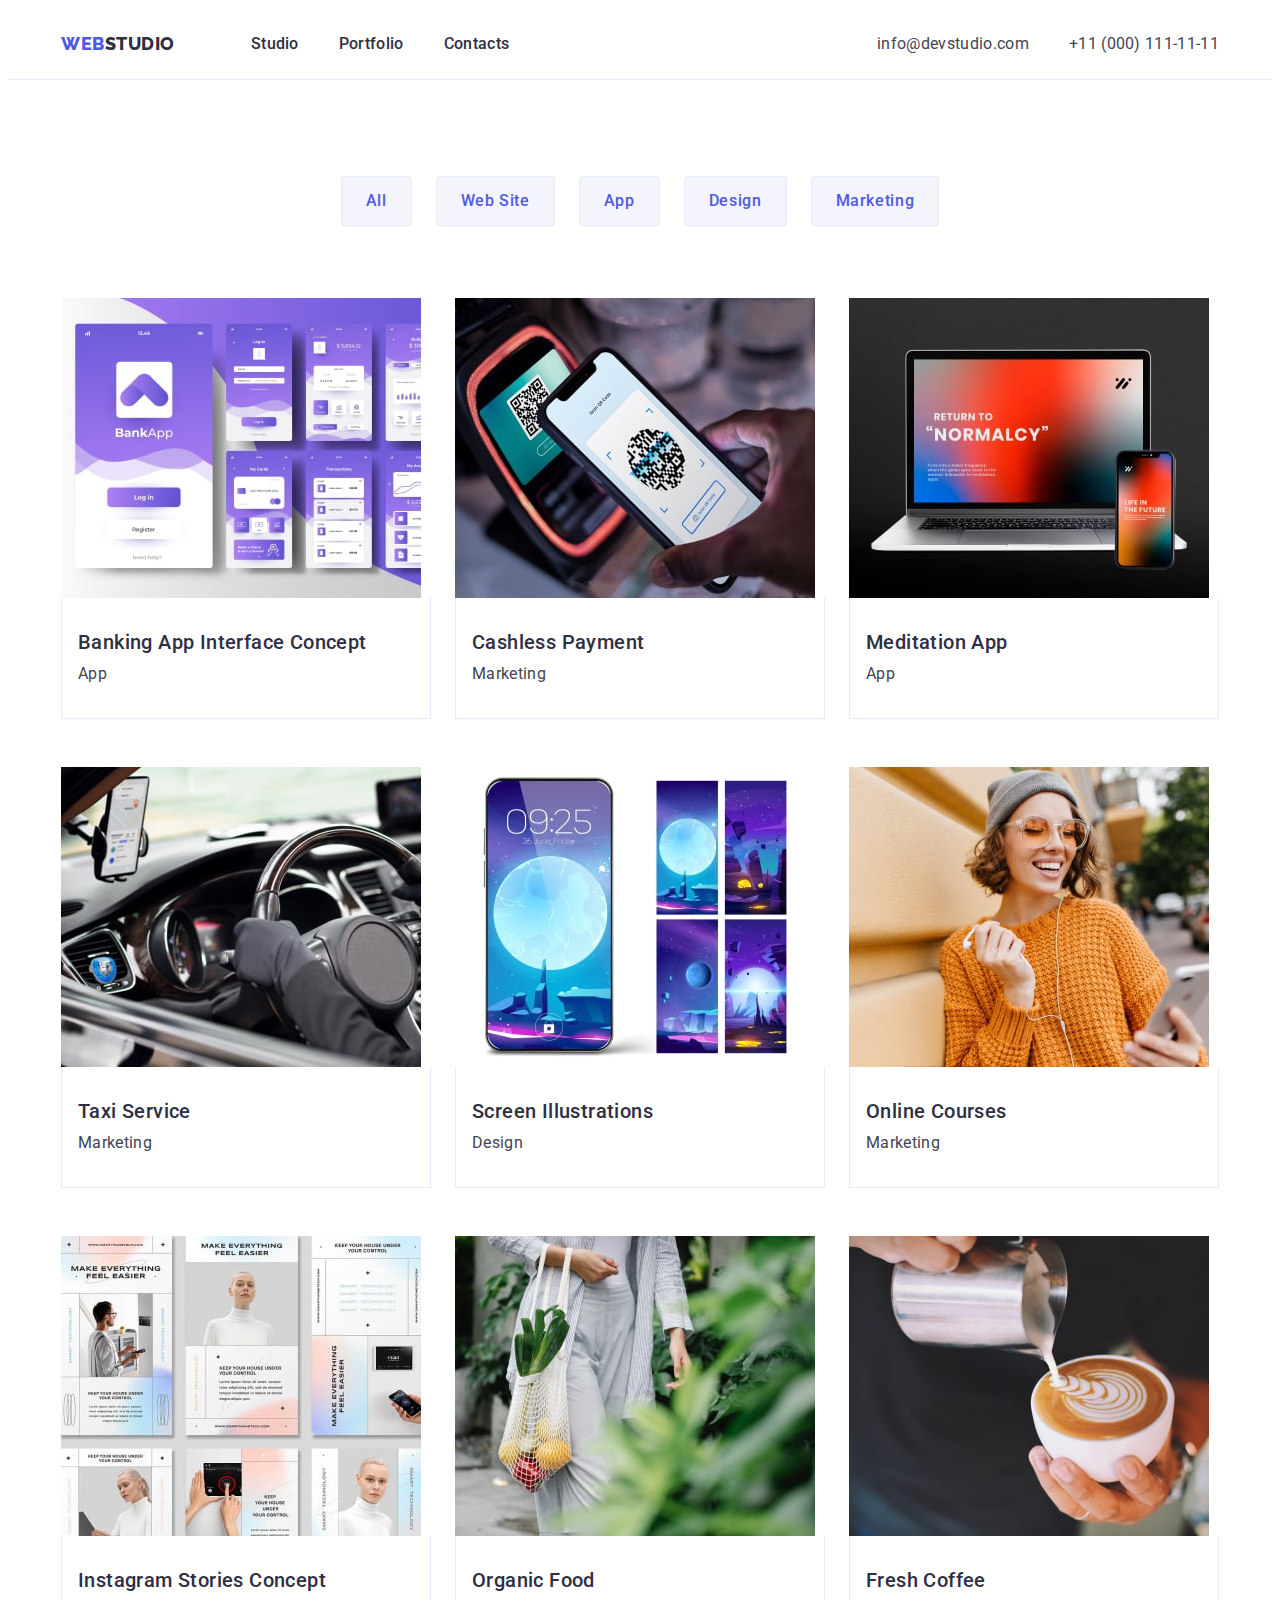
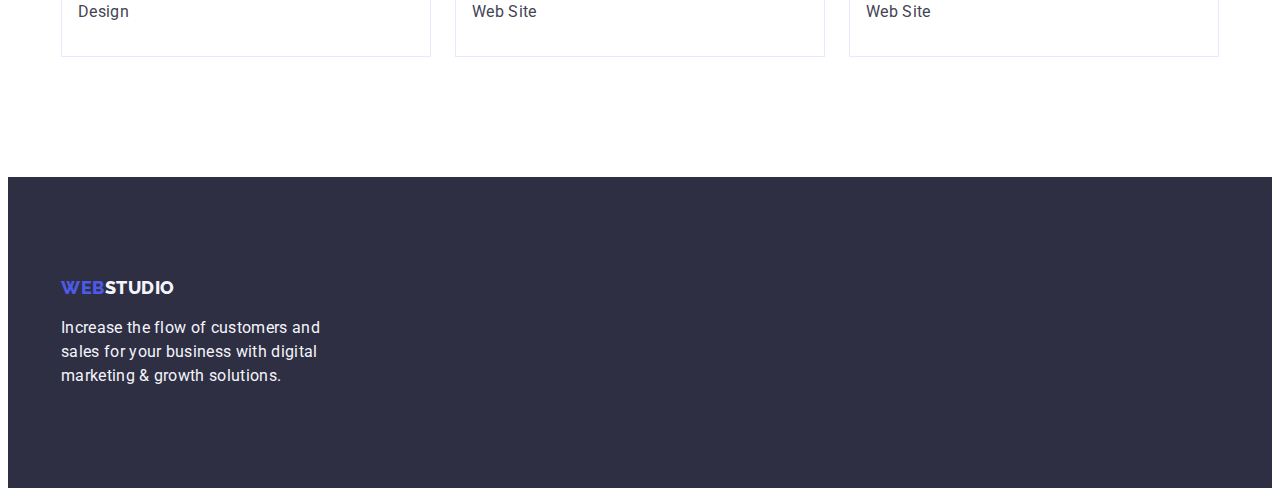
==== portfolio.html @ 2a5b0203 "Initial commit" ====
<!DOCTYPE html>
<html lang="en">
  <head>
    <meta charset="UTF-8">
    <meta http-equiv="X-UA-Compatible" content="IE=edge">
    <meta name="viewport" content="width=device-width, initial-scale=1.0">
    <title>Portfolio</title>
    <link rel="preconnect" href="https://fonts.googleapis.com">
    <link rel="preconnect" href="https://fonts.gstatic.com" crossorigin>
    <link 
      href="https://fonts.googleapis.com/css2?family=Raleway:wght@800&family=Roboto:wght@400;500;700;900&display=swap"
      rel="stylesheet">
    <link rel="stylesheet" href="https://cdnjs.cloudflare.com/ajax/libs/modern-normalize/1.1.0/modern-normalize.min.css"
      integrity="sha512-wpPYUAdjBVSE4KJnH1VR1HeZfpl1ub8YT/NKx4PuQ5NmX2tKuGu6U/JRp5y+Y8XG2tV+wKQpNHVUX03MfMFn9Q=="
      crossorigin="anonymous" referrerpolicy="no-referrer" />
    <link rel="stylesheet" href="./css/styles.css">
  </head>
  <body>
    <header class="header">
      <div class="container header-container">
        <nav class="header-navigation">
          <a href="./index.html" class="header-logo link">Web<span class="header-logo-second">Studio</span></a>
          <ul class="header-list list">
            <li class="header-item"><a class="header-link link" href="./index.html">Studio</a></li>
            <li class="header-item"><a class="header-link link" href="./portfolio.html">Portfolio</a></li>
            <li class="header-item"><a class="header-link link" href="">Contacts</a></li>
          </ul>
        </nav>
        <address class="header-address">
          <ul class="list-address list">
            <li class="address-item"><a class="address-link link" href="mailto:info@devstudio.com">info@devstudio.com</a></li>
            <li class="address-item"><a class="address-link link" href="tel:+110001111111">+11 (000) 111-11-11</a></li>
          </ul>
        </address>
      </div>
    </header>
    <main>
      <section class="buttons-products section">
        <div class="container">
          <h1 hidden class="portfolio-title">Products</h1>
          <ul class="buttons-list list">
            <li class="buttons-item"><button type="button" class="buttons-btn">All</button></li>
            <li class="buttons-item"><button type="button" class="buttons-btn">Web Site</button></li>
            <li class="buttons-item"><button type="button" class="buttons-btn">App</button></li>
            <li class="buttons-item"><button type="button" class="buttons-btn">Design</button></li>
            <li class="buttons-item"><button type="button" class="buttons-btn">Marketing</button></li>
          </ul>
          <ul class="products-list list">
            <li class="products-item">
              <a href="#" class="products-item-link link">
                <img src="./images/img8.jpg" width="360" height="300" alt="mobile app">
                <div class="products-description">
                  <h2 class="products-title title">Banking App Interface Concept</h2>
                  <p class="products-text">App</p>
                </div>
              </a>
            </li>
            <li class="products-item">
              <a href="#" class="products-item-link link">
                <img src="./images/img9.jpg" width="360" height="300" alt="payment by phone">
                <div class="products-description">
                  <h2 class="products-title title">Cashless Payment</h2>
                  <p class="products-text">Marketing</p>
                </div>
              </a>
            </li>
            <li class="products-item">
              <a href="#" class="products-item-link link">
                <img src="./images/img10.jpg" width="360" height="300" alt="laptop and phone">
                <div class="products-description">
                  <h2 class="products-title title">Meditation App</h2>
                  <p class="products-text">App</p>
                </div>
              </a>
            </li>
            <li class="products-item">
              <a href="#" class="products-item-link link">
                <img src="./images/img11.jpg" width="360" height="300" alt="interior of the car">
                <div class="products-description">
                  <h2 class="products-title title">Taxi Service</h2>
                  <p class="products-text">Marketing</p>
                </div>
              </a>
            </li>
            <li class="products-item">
              <a href="#" class="products-item-link link">
                <img src="./images/img12.jpg" width="360" height="300" alt="phone">
                <div class="products-description">
                  <h2 class="products-title title">Screen Illustrations</h2>
                  <p class="products-text">Design</p>
                </div>
              </a>
            </li>
            <li class="products-item">
              <a href="#" class="products-item-link link">
                <img src="./images/img13.jpg" width="360" height="300" alt="young woman">
                <div class="products-description">
                  <h2 class="products-title title">Online Courses</h2>
                  <p class="products-text">Marketing</p>
                </div>
              </a>
            </li>
            <li class="products-item">
              <a href="#" class="products-item-link link">
                <img src="./images/img14.jpg" width="360" height="300" alt="instagram app">
                <div class="products-description">
                  <h2 class="products-title title">Instagram Stories Concept</h2>
                  <p class="products-text">Design</p>
                </div>
              </a>
            </li>
            <li class="products-item">
              <a href="#" class="products-item-link link">
                <img src="./images/img15.jpg" width="360" height="300" alt="organic food">
                <div class="products-description">
                  <h2 class="products-title title">Organic Food</h2>
                  <p class="products-text">Web Site</p>
                </div>
              </a>
            </li>
            <li class="products-item">
              <a href="#" class="products-item-link link">
                <img src="./images/img16.jpg" width="360" height="300" alt="coffee with milk">
                <div class="products-description">
                  <h2 class="products-title title">Fresh Coffee</h2>
                  <p class="products-text">Web Site</p>
                </div>
              </a>
            </li>
          </ul>
        </div>
      </section>
    </main>
    <footer class="footer">
      <div class="container">
        <a href="./index.html" class="footer-logo link">Web<span class="footer-logo-second">Studio</span></a>
        <p class="footer-text">Increase the flow of customers and sales for your business with digital marketing & growth solutions.</p>
      </div>
    </footer>
  </body>
</html>
---- css/styles.css ----
:root {
  --main-title-color: #FFFFFF;
  --second-title-color: #2E2F42;
  --hover: #404BBF;
  --banner-background-color: #2E2F42;
  --footer-background-color: #2E2F42;
  --color-text: #434455;
}

p,h1,h2,h3,h4,h5,h6 {
  margin: 0;
}

ul {
  margin: 0;
  padding-left: 0;
}

body {
  font-family: 'Roboto', sans-serif;
  color: #434455;
  background-color: #FFFFFF;
}

img {
  display: block;
}

button {
  border: none;
}

.list {
  list-style: none;
}

.link {
  text-decoration: none;
}  

.container {
  width: 1158px;
  padding-left: 15px;
  padding-right: 15px;
  margin: 0 auto;
}

.section {
  padding-top: 120px;
  padding-bottom: 120px;
}

.title {
  font-weight: 500;
  font-size: 20px;
  line-height: 1.2;
  letter-spacing: 0.02em;
}

/*-----------------------HEADER----------------------*/

.header {
  padding-top: 24px;
  padding-bottom: 23px;
  border-bottom: 1px solid #E7E9FC;
}

.header-container {
  display: flex;
}

.header-navigation {
  display: flex;
  align-items: center;
  margin-right: auto;
}

.header-logo {
font-family: 'Raleway', sans-serif;
  font-weight: 800;
  font-size: 18px;
  line-height: 1.17;
  display: flex;
  align-items: center;
  letter-spacing: 0.03em;
  text-transform: uppercase;
  color: #4D5AE5;
  margin-right: 76px;
}

.header-logo-second {
  color: #2E2F42;
}

.header-list {
  display: flex;
  gap: 40px;
}

.header-link {
  font-weight: 500;
  font-size: 16px;
  line-height: 1.5;
  letter-spacing: 0.02em;
  color: #2E2F42;
}

.header-link:hover,
.header-link:focus {
  color: var(--hover);
}

.header-address {
  font-style: normal;
}

.list-address {
  display: flex;
  gap: 40px;
}

.address-link {
  font-style: normal;
  font-size: 16px;
  line-height: 1.5;
  letter-spacing: 0.02em;
  color: #434455;
}

.address-link:hover,
.address-link:focus {
  color: var(--hover);
}

/*-----------------------BANNER----------------------*/

.banner {
  background-color :var(--banner-background-color);
  padding-top: 188px;
  padding-bottom: 188px;
}

.banner-title {
  max-width: 496px;
  font-size: 56px;
  line-height: 1.07;
  text-align: center;
  letter-spacing: 0.02em;
  color: var(--main-title-color);
  margin: auto;
  margin-bottom: 48px;
}

.banner-btn {
  min-width: 169px;
  height: 56px;
  font-family: 'Roboto', sans-serif;
  font-weight: 500;
  font-size: 16px;
  line-height: 1.5;
  display: block;
  letter-spacing: 0.04em;
  color: #FFFFFF;
  background-color: #4D5AE5;
  cursor: pointer;
  box-shadow: 0px 4px 4px rgba(0, 0, 0, 0.15);
  border-radius: 4px;
  margin: auto;
}

.banner-btn:hover,
.banner-btn:focus {
  background-color: var(--hover);
}

/*-----------------------OUR-LINE----------------------*/

.our-line-list {
  display: flex;
  gap: 24px;
}

.our-line-item {
  width: calc((100% - 72px) / 4);
}

.our-line-title {
  color: var(--second-title-color);
  margin-bottom: 8px;
}

.our-line-text {
  font-size: 16px;
  line-height: 1.5;
  letter-spacing: 0.02em;
}

/*-----------------------EXAMPLES----------------------*/

.examples {
  padding-top: 0px;
}

.examples-big-title {
  font-size: 36px;
  line-height: 1.11;
  text-align: center;
  letter-spacing: 0.02em;
  text-transform: capitalize;
  color: var(--second-title-color);
  margin-bottom: 72px;
}

.examples-list {
  display: flex;
  gap: 24px;
}

.examples-item {
  width: calc((100% - 48px) / 3);
}

/*-----------------------TEAM----------------------*/

.team {
  background-color: #F4F4FD;
}

.team-big-title {
  font-size: 36px;
  line-height: 1.11;
  text-align: center;
  letter-spacing: 0.02em;
  text-transform: capitalize;
  color: var(--second-title-color);
  margin-bottom: 72px;
}

.team-list {
  display: flex;
  gap: 24px;
}

.team-item {
  background-color: #FFFFFF;
  box-shadow: 0px 1px 6px rgba(46, 47, 66, 0.08), 0px 1px 1px rgba(46, 47, 66, 0.16), 0px 2px 1px rgba(46, 47, 66, 0.08);
  border-radius: 0px 0px 4px 4px;
  width: calc((100% - 72px) / 4);
}

.team-title {
  text-align: center;
  color: var(--second-title-color);
  margin-top: 32px;
  margin-bottom: 8px;
}

.team-text {
  font-size: 16px;
  line-height: 1.5;
  text-align: center;
  letter-spacing: 0.02em;
  margin-bottom: 32px;
}

/*------------------BUTTONS-PRODUCTS-------------------*/

.buttons-products {
  padding-top: 96px;
}

.buttons-list {
  margin-bottom: 72px;
  display: flex;
  justify-content: center;
  column-gap: 24px;
}

.buttons-item {}

.buttons-btn {
  font-family: 'Roboto', sans-serif;
  font-weight: 500;
  font-size: 16px;
  line-height: 1.5;
  display: flex;
  align-items: center;
  text-align: center;
  letter-spacing: 0.04em;
  color: #4D5AE5;
  background-color: #F4F4FD;
  cursor: pointer;
  padding: 12px 24px 12px 24px;
  border: 1px solid #E7E9FC;
  border-radius: 4px;
}

.buttons-btn:hover,
.buttons-btn:focus {
  background-color: var(--hover);
  color: #FFFFFF;
  box-shadow: 0px 3px 1px rgba(0, 0, 0, 0.1), 0px 2px 1px rgba(0, 0, 0, 0.08), 0px 2px 2px rgba(0, 0, 0, 0.12);
  border: 1px solid var(--hover);
  border-radius: 4px;
}

.products-list {
  display: flex;
  flex-wrap: wrap;
  column-gap: 24px;
  row-gap: 48px;
}

.products-item {
  width: calc((100% - 48px) / 3);
}

.products-description {
  padding-top: 32px;
  padding-left: 16px;
  padding-bottom: 32px;
  border: 1px solid #E7E9FC;
  border-top: none;
}

.products-title {
  color: var(--second-title-color);
  margin-bottom: 8px;
}

.products-text {
  font-size: 16px;
  line-height: 1.5;
  letter-spacing: 0.02em;
  color: var(--color-text);
}

/*-----------------------FOOTER----------------------*/

.footer {
  background-color: var(--footer-background-color);
  padding-top: 100px;
  padding-bottom: 100px;
}

.footer-logo {
  font-family: 'Raleway', sans-serif;
  font-weight: 800;
  font-size: 18px;
  line-height: 1.17;
  display: flex;
  align-items: center;
  letter-spacing: 0.03em;
  text-transform: uppercase;
  color: #4D5AE5;
  margin-bottom: 17.5px;
}

.footer-logo-second {
  color: #F4F4FD;
}

.footer-text {
  max-width: 264px;
  font-size: 16px;
  line-height: 1.5;
  letter-spacing: 0.02em;
  color: #F4F4FD;
}
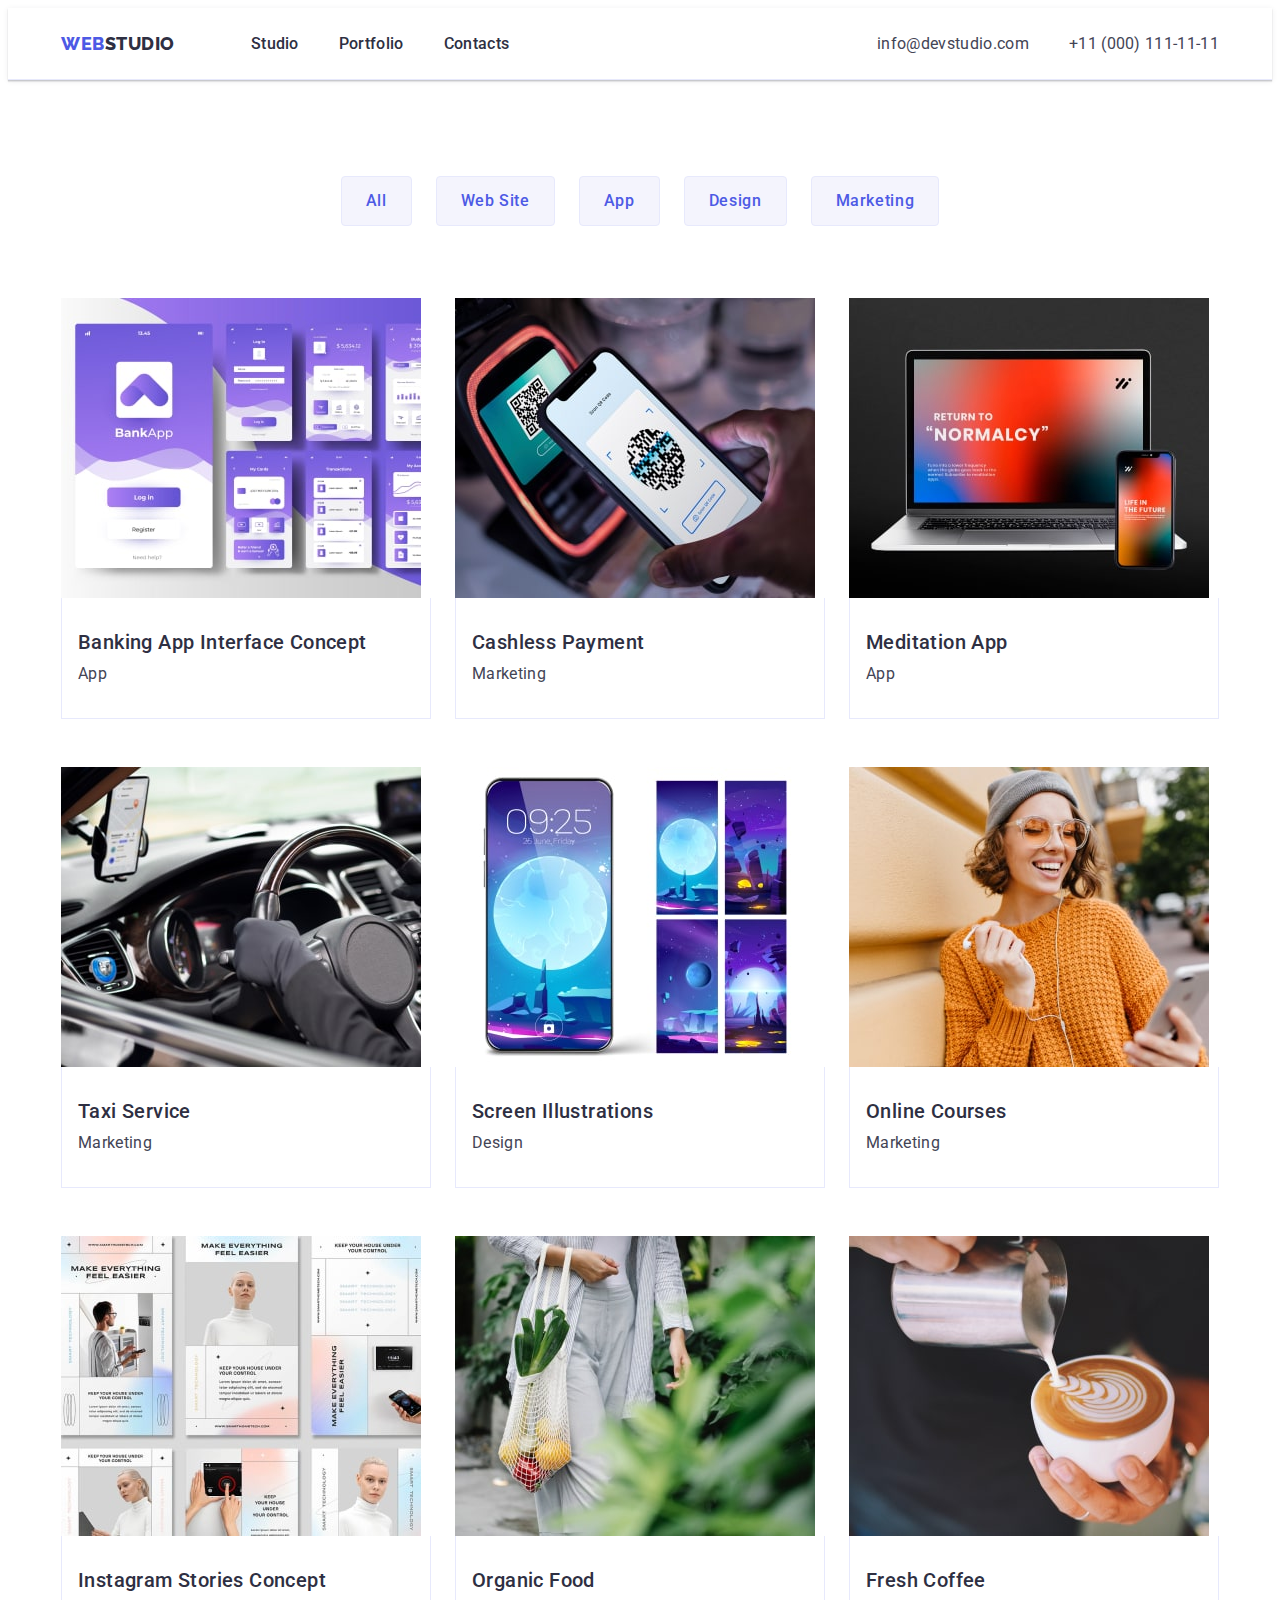
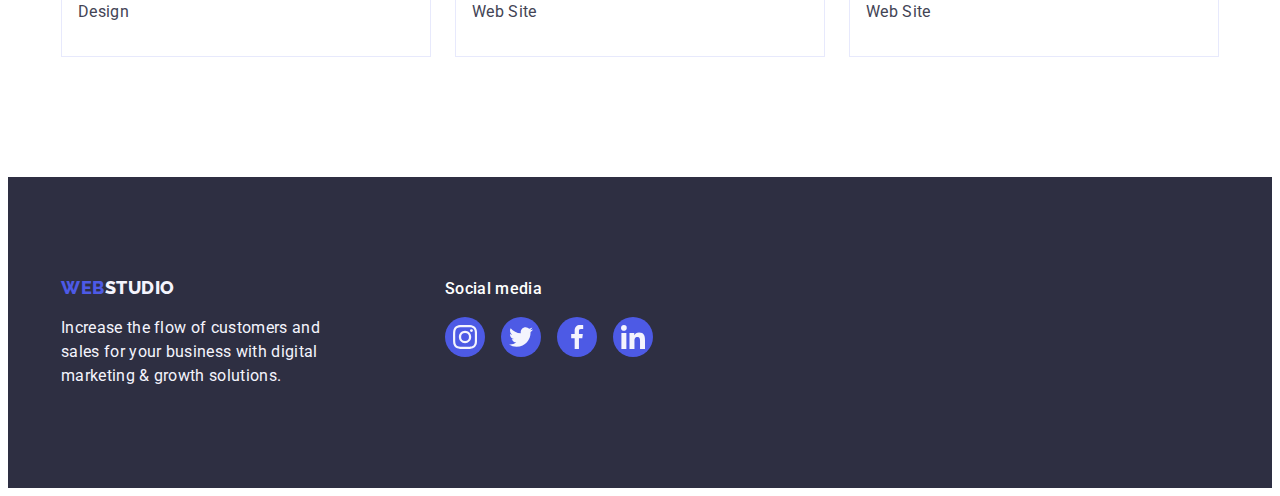
==== commit 232b0743: "last" ====
--- a/portfolio.html
+++ b/portfolio.html
@@ -132,9 +132,45 @@
       </section>
     </main>
     <footer class="footer">
-      <div class="container">
-        <a href="./index.html" class="footer-logo link">Web<span class="footer-logo-second">Studio</span></a>
-        <p class="footer-text">Increase the flow of customers and sales for your business with digital marketing & growth solutions.</p>
+      <div class="container footer-wrap">
+        <div class="footer-logo-wrap">
+          <a href="./index.html" class="footer-logo link">Web<span class="footer-logo-second">Studio</span></a>
+          <p class="footer-text">Increase the flow of customers and sales for your business with digital marketing & growth
+            solutions.</p>
+        </div>
+        <div class="footer-soc-wrap">
+          <p class="footer-soc-text">Social media</p>
+          <ul class="footer-soc-list list">
+            <li class="footer-soc-item">
+              <a href="#" class="footer-soc-link">
+                <svg class="footer-soc-icon" width="24" height="24">
+                  <use href="./images/icons-company.svg#icon-instagram"></use>
+                </svg>
+              </a>
+            </li>
+            <li class="footer-soc-item">
+              <a href="#" class="footer-soc-link">
+                <svg class="footer-soc-icon" width="24" height="24">
+                  <use href="./images/icons-company.svg#icon-twitter"></use>
+                </svg>
+              </a>
+            </li>
+            <li class="footer-soc-item">
+              <a href="#" class="footer-soc-link">
+                <svg class="footer-soc-icon" width="24" height="24">
+                  <use href="./images/icons-company.svg#icon-facebook"></use>
+                </svg>
+              </a>
+            </li>
+            <li class="footer-soc-item">
+              <a href="#" class="footer-soc-link">
+                <svg class="footer-soc-icon" width="24" height="24">
+                  <use href="./images/icons-company.svg#icon-linkedin"></use>
+                </svg>
+              </a>
+            </li>
+          </ul>
+        </div>
       </div>
     </footer>
   </body>
--- a/css/styles.css
+++ b/css/styles.css
@@ -2,9 +2,12 @@
   --main-title-color: #FFFFFF;
   --second-title-color: #2E2F42;
   --hover: #404BBF;
+  --hover-footer-soc-icon: #31D0AA;
   --banner-background-color: #2E2F42;
   --footer-background-color: #2E2F42;
   --color-text: #434455;
+  --color-soc-icon: #F4F4FD;
+  --background-color-soc-icon: #4D5AE5;
 }
 
 p,h1,h2,h3,h4,h5,h6 {
@@ -63,6 +66,7 @@
   padding-top: 24px;
   padding-bottom: 23px;
   border-bottom: 1px solid #E7E9FC;
+  box-shadow: 0px 2px 1px rgba(46, 47, 66, 0.08), 0px 1px 1px rgba(46, 47, 66, 0.16), 0px 1px 6px rgba(46, 47, 66, 0.08);
 }
 
 .header-container {
@@ -136,8 +140,15 @@
 
 .banner {
   background-color :var(--banner-background-color);
+  background-image: linear-gradient(rgba(46, 47, 66, 0.7),
+    rgba(46, 47, 66, 0.7)), url(../images/background.jpg);
+  background-repeat: no-repeat;
+  background-position: center;
+  background-size: cover;
   padding-top: 188px;
   padding-bottom: 188px;
+  max-width: 1440px;
+  margin: auto;
 }
 
 .banner-title {
@@ -184,6 +195,18 @@
   width: calc((100% - 72px) / 4);
 }
 
+.our-line-wrap {
+  display: flex;
+  align-items: center;
+  justify-content: center;
+  height: 112px;
+  background-color: #F4F4FD;
+  border-radius: 4px;
+  margin-bottom: 8px;
+}
+
+.our-line-icons {}
+
 .our-line-title {
   color: var(--second-title-color);
   margin-bottom: 8px;
@@ -260,7 +283,83 @@
   line-height: 1.5;
   text-align: center;
   letter-spacing: 0.02em;
-  margin-bottom: 32px;
+  margin-bottom: 8px;
+}
+
+.team-item-list {
+  display: flex;
+  justify-content: center;
+  gap: 24px;
+  padding-bottom: 32px;
+}
+
+.team-item-soc {
+  width: 40px;
+  height: 40px;
+}
+
+.team-soc-link {
+  width: 100%;
+  height: 100%;
+  border-radius: 50%;
+  background-color: var(--background-color-soc-icon);
+  display: flex;
+  align-items: center;
+  justify-content: center;
+  color: var(--color-soc-icon);
+}
+
+.team-soc-link:hover,
+.team-soc-link:focus {
+  background-color: var(--hover);
+}
+
+.team-soc-icon {
+  fill: currentColor;
+}
+
+/*--------------------CLIENTS-------------------*/
+
+.clients-title {
+    font-size: 36px;
+    line-height: 1.11;
+    text-align: center;
+    letter-spacing: 0.02em;
+    text-transform: capitalize;
+    color: var(--second-title-color);
+    margin-bottom: 72px;
+}
+
+.clients-list {
+  display: flex;
+  justify-content: center;
+  gap: 24px;
+}
+
+.clients-item {
+  width: 168px;
+  height: 88px;
+}
+
+.clients-list-link {
+  display: flex;
+  justify-content: center;
+  align-items: center;
+  width: 100%;
+  height: 100%;
+  border: 2px solid #8E8F99;
+  border-radius: 4px;
+  color:#8E8F99;
+}
+
+.clients-icons {
+  fill: currentColor;
+}
+
+.clients-list-link:hover,
+.clients-list-link:focus {
+  color: var(--hover);
+  border-color: var(--hover);
 }
 
 /*------------------BUTTONS-PRODUCTS-------------------*/
@@ -273,10 +372,8 @@
   margin-bottom: 72px;
   display: flex;
   justify-content: center;
-  column-gap: 24px;
-}
-
-.buttons-item {}
+  gap: 24px;
+}
 
 .buttons-btn {
   font-family: 'Roboto', sans-serif;
@@ -315,6 +412,18 @@
   width: calc((100% - 48px) / 3);
 }
 
+.products-item-link {
+  display: block;
+}
+
+.products-item-link:hover>.products-description, 
+.products-item-link:focus>.products-description {
+  border: 1px solid #F4F4FD;
+  box-shadow: 0px 1px 6px rgba(46, 47, 66, 0.08), 0px 1px 1px rgba(46, 47, 66, 0.16), 0px 2px 1px rgba(46, 47, 66, 0.08);
+  border-top: none;
+}
+
+
 .products-description {
   padding-top: 32px;
   padding-left: 16px;
@@ -343,6 +452,11 @@
   padding-bottom: 100px;
 }
 
+.footer-wrap {
+  display: flex;
+  gap: 120px;
+}
+
 .footer-logo {
   font-family: 'Raleway', sans-serif;
   font-weight: 800;
@@ -366,4 +480,44 @@
   line-height: 1.5;
   letter-spacing: 0.02em;
   color: #F4F4FD;
+}
+
+.footer-soc-text {
+  font-weight: 500;
+  font-size: 16px;
+  line-height: 1.5;
+  letter-spacing: 0.02em;
+  color: #FFFFFF;
+  margin-bottom: 16px;
+}
+
+.footer-soc-list {
+  display: flex;
+  gap: 16px;
+}
+
+.footer-soc-item {
+  width: 40px;
+  height: 40px;
+}
+
+.footer-soc-link {
+  border-radius: 50%;
+  width: 100%;
+  height: 100%;
+  background-color: var(--background-color-soc-icon);
+  display: flex;
+  align-items: center;
+  justify-content: center;
+  color: var(--color-soc-icon);
+}
+
+.footer-soc-link:hover,
+.footer-soc-link:focus {
+  background-color: var(--hover-footer-soc-icon);
+}
+
+.footer-soc-icon {
+  display: flex;
+  fill: currentColor;
 }